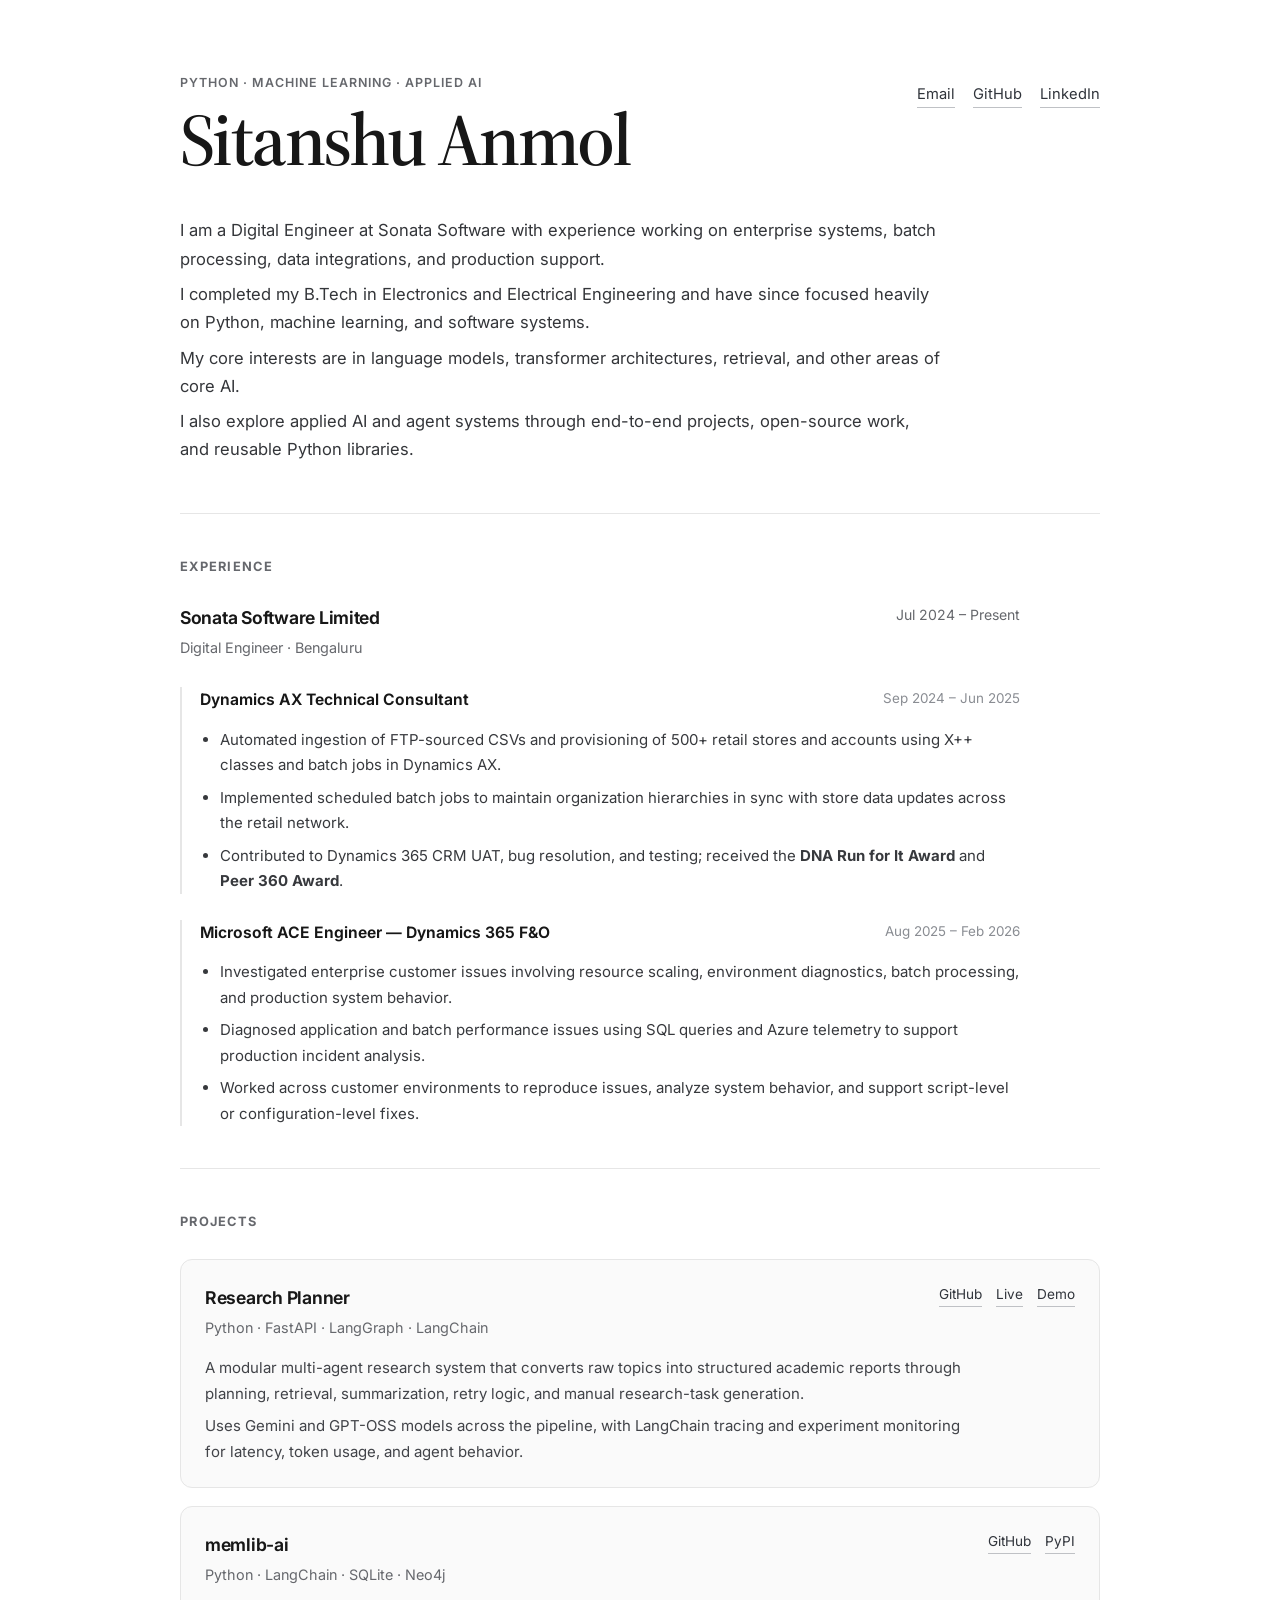
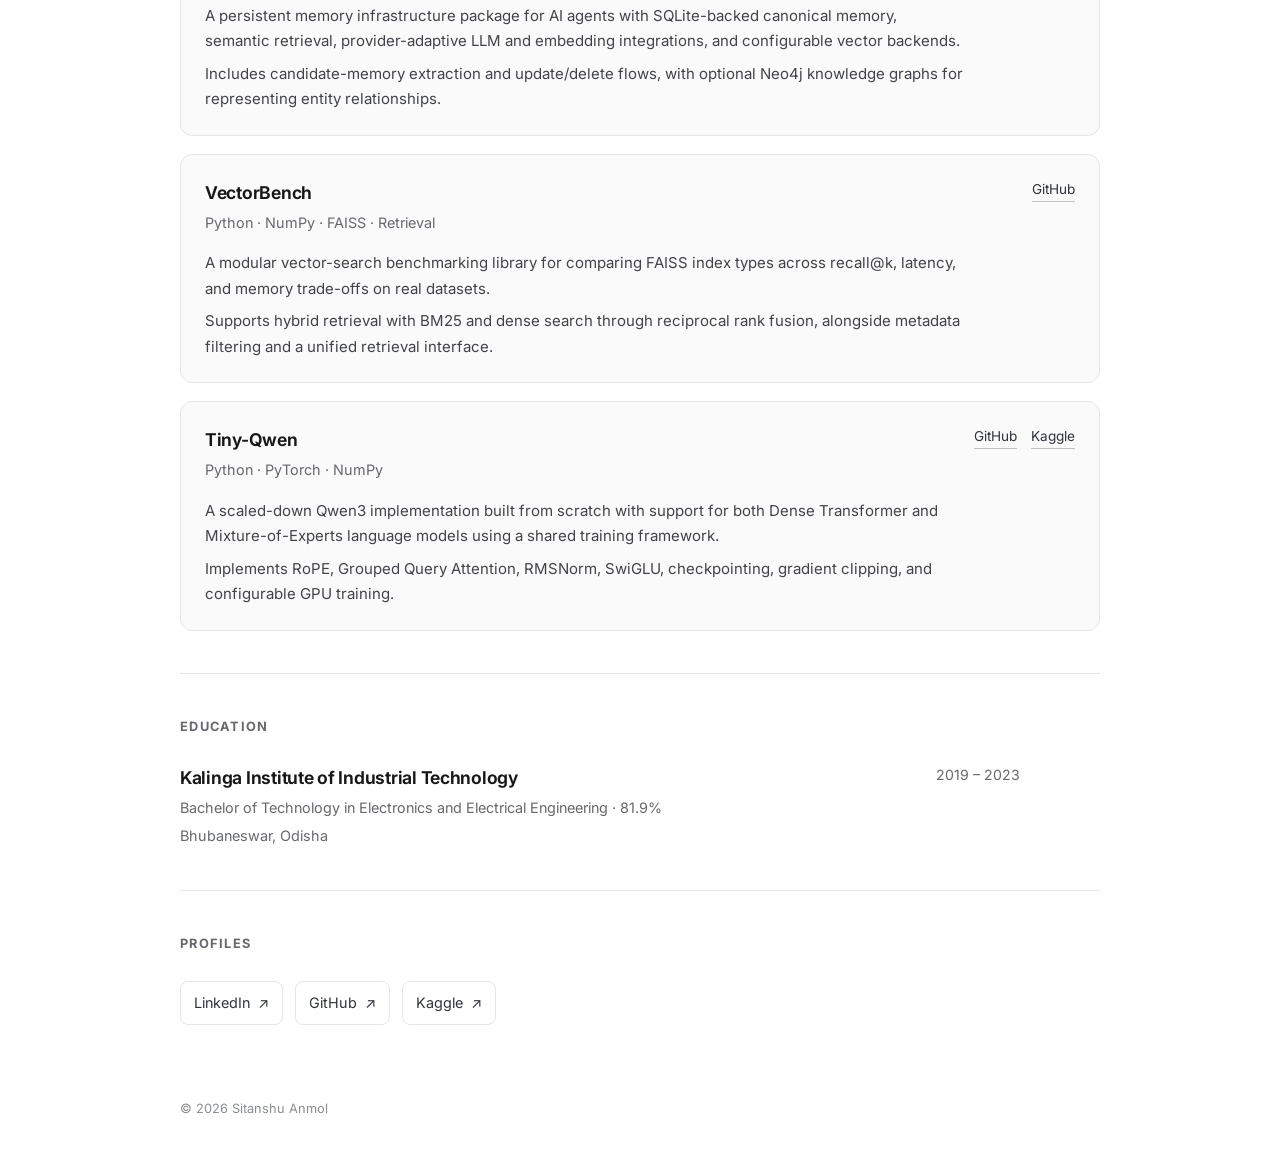
==== index.html @ d9892d8e "initial-commit" ====
<!DOCTYPE html>
<html lang="en">
<head>
  <meta charset="UTF-8" />
  <meta name="viewport" content="width=device-width, initial-scale=1.0" />
  <meta name="description" content="Sitanshu Anmol — Python, Applied AI, Machine Learning, and agent systems." />
  <title>Sitanshu Anmol</title>
  <link rel="preconnect" href="https://fonts.googleapis.com" />
  <link rel="preconnect" href="https://fonts.gstatic.com" crossorigin />
  <link href="https://fonts.googleapis.com/css2?family=Inter:wght@400;500;600;700&family=Source+Serif+4:opsz,wght@8..60,500;8..60,600&display=swap" rel="stylesheet" />
  <link rel="stylesheet" href="styles.css" />
</head>
<body>
  <main class="page-shell">
    <section class="intro section">
      <div class="intro-top">
        <div>
          <p class="eyebrow">Python · Machine Learning · Applied AI</p>
          <h1>Sitanshu Anmol</h1>
        </div>
        <div class="intro-links">
          <a href="mailto:sitanshu.anmol@gmail.com">Email</a>
          <a href="https://github.com/SitanshuA091" target="_blank" rel="noreferrer">GitHub</a>
          <a href="https://www.linkedin.com/in/sitanshu-anmol-02b911223/" target="_blank" rel="noreferrer">LinkedIn</a>
        </div>
      </div>
      <div class="intro-copy">
        <p>I am a Digital Engineer at Sonata Software with experience working on enterprise systems, batch processing, data integrations, and production support.</p>
        <p>I completed my B.Tech in Electronics and Electrical Engineering and have since focused heavily on Python, machine learning, and software systems.</p>
        <p>My core interests are in language models, transformer architectures, retrieval, and other areas of core AI.</p>
        <p>I also explore applied AI and agent systems through end-to-end projects, open-source work, and reusable Python libraries.</p>
      </div>
    </section>

    <section class="section">
      <div class="section-heading"><h2>Experience</h2></div>
      <article class="experience-block">
        <div class="item-header">
          <div>
            <h3>Sonata Software Limited</h3>
            <p class="item-subtitle">Digital Engineer · Bengaluru</p>
          </div>
          <span class="date">Jul 2024 – Present</span>
        </div>

        <div class="role-block">
          <div class="role-title">
            <h4>Dynamics AX Technical Consultant</h4>
            <span>Sep 2024 – Jun 2025</span>
          </div>
          <ul>
            <li>Automated ingestion of FTP-sourced CSVs and provisioning of 500+ retail stores and accounts using X++ classes and batch jobs in Dynamics AX.</li>
            <li>Implemented scheduled batch jobs to maintain organization hierarchies in sync with store data updates across the retail network.</li>
            <li>Contributed to Dynamics 365 CRM UAT, bug resolution, and testing; received the <strong>DNA Run for It Award</strong> and <strong>Peer 360 Award</strong>.</li>
          </ul>
        </div>

        <div class="role-block">
          <div class="role-title">
            <h4>Microsoft ACE Engineer — Dynamics 365 F&amp;O</h4>
            <span>Aug 2025 – Feb 2026</span>
          </div>
          <ul>
            <li>Investigated enterprise customer issues involving resource scaling, environment diagnostics, batch processing, and production system behavior.</li>
            <li>Diagnosed application and batch performance issues using SQL queries and Azure telemetry to support production incident analysis.</li>
            <li>Worked across customer environments to reproduce issues, analyze system behavior, and support script-level or configuration-level fixes.</li>
          </ul>
        </div>
      </article>
    </section>

    <section class="section">
      <div class="section-heading"><h2>Projects</h2></div>
      <div class="project-list">
        <article class="project-card">
          <div class="project-header">
            <div>
              <h3>Research Planner</h3>
              <p class="project-stack">Python · FastAPI · LangGraph · LangChain</p>
            </div>
            <div class="project-links">
              <a href="https://github.com/SitanshuA091/Multi-Agent-Research-Planner/" target="_blank" rel="noreferrer">GitHub</a>
              <a href="https://research-planner.streamlit.app/" target="_blank" rel="noreferrer">Live</a>
              <a href="https://youtu.be/tRo23fk7k6s?si=4EfXHEmJefi-IIgl" target="_blank" rel="noreferrer">Demo</a>
            </div>
          </div>
          <p>A modular multi-agent research system that converts raw topics into structured academic reports through planning, retrieval, summarization, retry logic, and manual research-task generation.</p>
          <p>Uses Gemini and GPT-OSS models across the pipeline, with LangChain tracing and experiment monitoring for latency, token usage, and agent behavior.</p>
        </article>

        <article class="project-card">
          <div class="project-header">
            <div>
              <h3>memlib-ai</h3>
              <p class="project-stack">Python · LangChain · SQLite · Neo4j</p>
            </div>
            <div class="project-links">
              <a href="https://github.com/SitanshuA091/memlib-ai" target="_blank" rel="noreferrer">GitHub</a>
              <a href="https://pypi.org/project/memlib-ai/" target="_blank" rel="noreferrer">PyPI</a>
            </div>
          </div>
          <p>A persistent memory infrastructure package for AI agents with SQLite-backed canonical memory, semantic retrieval, provider-adaptive LLM and embedding integrations, and configurable vector backends.</p>
          <p>Includes candidate-memory extraction and update/delete flows, with optional Neo4j knowledge graphs for representing entity relationships.</p>
        </article>

        <article class="project-card">
          <div class="project-header">
            <div>
              <h3>VectorBench</h3>
              <p class="project-stack">Python · NumPy · FAISS · Retrieval</p>
            </div>
            <div class="project-links">
              <a href="https://github.com/SitanshuA091/VectorBench" target="_blank" rel="noreferrer">GitHub</a>
            </div>
          </div>
          <p>A modular vector-search benchmarking library for comparing FAISS index types across recall@k, latency, and memory trade-offs on real datasets.</p>
          <p>Supports hybrid retrieval with BM25 and dense search through reciprocal rank fusion, alongside metadata filtering and a unified retrieval interface.</p>
        </article>

        <article class="project-card">
          <div class="project-header">
            <div>
              <h3>Tiny-Qwen</h3>
              <p class="project-stack">Python · PyTorch · NumPy</p>
            </div>
            <div class="project-links">
              <a href="https://github.com/SitanshuA091/tiny-qwen" target="_blank" rel="noreferrer">GitHub</a>
              <a href="https://www.kaggle.com/code/sitanshuanmol/qwen3-training-gpu" target="_blank" rel="noreferrer">Kaggle</a>
            </div>
          </div>
          <p>A scaled-down Qwen3 implementation built from scratch with support for both Dense Transformer and Mixture-of-Experts language models using a shared training framework.</p>
          <p>Implements RoPE, Grouped Query Attention, RMSNorm, SwiGLU, checkpointing, gradient clipping, and configurable GPU training.</p>
        </article>
      </div>
    </section>

    <section class="section">
      <div class="section-heading"><h2>Education</h2></div>
      <article class="education-block">
        <div class="item-header">
          <div>
            <h3>Kalinga Institute of Industrial Technology</h3>
            <p class="item-subtitle">Bachelor of Technology in Electronics and Electrical Engineering · 81.9%</p>
          </div>
          <span class="date">2019 – 2023</span>
        </div>
        <p class="location">Bhubaneswar, Odisha</p>
      </article>
    </section>

    <section class="section profiles-section">
      <div class="section-heading"><h2>Profiles</h2></div>
      <div class="profile-links">
        <a href="https://www.linkedin.com/in/sitanshu-anmol-02b911223/" target="_blank" rel="noreferrer">LinkedIn <span>↗</span></a>
        <a href="https://github.com/SitanshuA091" target="_blank" rel="noreferrer">GitHub <span>↗</span></a>
        <a href="https://www.kaggle.com/sitanshuanmol" target="_blank" rel="noreferrer">Kaggle <span>↗</span></a>
      </div>
    </section>

    <footer><p>© 2026 Sitanshu Anmol</p></footer>
  </main>
</body>
</html>
---- styles.css ----
:root {
  --background: #ffffff;
  --text: #171717;
  --muted: #66686d;
  --light-muted: #8a8d93;
  --border: #e6e6e6;
  --soft-background: #fafafa;
  --link: #30343b;
  --max-width: 920px;
}

* { box-sizing: border-box; }
html { scroll-behavior: smooth; }

body {
  margin: 0;
  background: var(--background);
  color: var(--text);
  font-family: "Inter", -apple-system, BlinkMacSystemFont, "Segoe UI", sans-serif;
  font-size: 15px;
  line-height: 1.7;
  -webkit-font-smoothing: antialiased;
}

a { color: var(--link); text-decoration: none; }
a:hover { color: #000; }

.page-shell {
  width: min(calc(100% - 40px), var(--max-width));
  margin: 0 auto;
  padding: 72px 0 36px;
}

.section {
  padding: 42px 0;
  border-bottom: 1px solid var(--border);
}

.intro { padding-top: 0; }

.intro-top,
.item-header,
.project-header,
.role-title {
  display: flex;
  align-items: flex-start;
  justify-content: space-between;
  gap: 24px;
}

.eyebrow {
  margin: 0 0 8px;
  color: var(--muted);
  font-size: 0.78rem;
  font-weight: 600;
  letter-spacing: 0.08em;
  text-transform: uppercase;
}

h1 {
  margin: 0;
  font-family: "Source Serif 4", Georgia, serif;
  font-size: clamp(2.6rem, 7vw, 4.6rem);
  font-weight: 600;
  line-height: 1.05;
  letter-spacing: -0.035em;
}

.intro-links {
  display: flex;
  flex-wrap: wrap;
  gap: 18px;
  padding-top: 10px;
  font-size: 0.92rem;
}

.intro-links a,
.project-links a { border-bottom: 1px solid #bfc1c5; }

.intro-copy {
  max-width: 760px;
  margin-top: 38px;
  color: #34363a;
  font-size: 1.04rem;
}

.intro-copy p { margin: 0 0 7px; }

.section-heading { margin-bottom: 26px; }

.section-heading h2 {
  margin: 0;
  font-size: 0.8rem;
  font-weight: 700;
  letter-spacing: 0.1em;
  text-transform: uppercase;
  color: var(--muted);
}

h3 {
  margin: 0;
  font-size: 1.1rem;
  font-weight: 650;
  letter-spacing: -0.015em;
}

.item-subtitle,
.project-stack,
.location {
  margin: 3px 0 0;
  color: var(--muted);
  font-size: 0.9rem;
}

.date {
  color: var(--muted);
  font-size: 0.88rem;
  white-space: nowrap;
}

.experience-block,
.education-block { max-width: 840px; }

.role-block {
  margin-top: 26px;
  padding-left: 18px;
  border-left: 2px solid var(--border);
}

.role-title h4 {
  margin: 0;
  font-size: 0.98rem;
  font-weight: 650;
}

.role-title span {
  color: var(--light-muted);
  font-size: 0.84rem;
  white-space: nowrap;
}

ul { margin: 13px 0 0; padding-left: 20px; }
li { margin-bottom: 7px; color: #37393d; }
li:last-child { margin-bottom: 0; }

.project-list {
  display: grid;
  gap: 18px;
}

.project-card {
  padding: 23px 24px;
  background: var(--soft-background);
  border: 1px solid var(--border);
  border-radius: 12px;
  transition: transform 160ms ease, border-color 160ms ease;
}

.project-card:hover {
  transform: translateY(-2px);
  border-color: #cdced1;
}

.project-links {
  display: flex;
  flex-wrap: wrap;
  justify-content: flex-end;
  gap: 14px;
  font-size: 0.85rem;
}

.project-card > p {
  max-width: 760px;
  margin: 15px 0 0;
  color: #414348;
}

.project-card > p + p { margin-top: 7px; }

.profiles-section { border-bottom: 0; }

.profile-links {
  display: flex;
  flex-wrap: wrap;
  gap: 12px;
}

.profile-links a {
  display: inline-flex;
  align-items: center;
  gap: 8px;
  padding: 9px 13px;
  border: 1px solid var(--border);
  border-radius: 8px;
  font-size: 0.9rem;
  transition: background 150ms ease, border-color 150ms ease;
}

.profile-links a:hover {
  background: var(--soft-background);
  border-color: #cfd0d3;
}

footer {
  padding-top: 18px;
  color: var(--light-muted);
  font-size: 0.8rem;
}

@media (max-width: 720px) {
  .page-shell {
    width: min(calc(100% - 30px), var(--max-width));
    padding-top: 44px;
  }

  .section { padding: 34px 0; }

  .intro-top,
  .item-header,
  .project-header,
  .role-title {
    flex-direction: column;
    gap: 8px;
  }

  .intro-links { padding-top: 3px; }
  .intro-copy { margin-top: 28px; }

  .date,
  .role-title span { white-space: normal; }

  .project-links { justify-content: flex-start; }
  .project-card { padding: 20px; }
  .role-block { padding-left: 14px; }
}
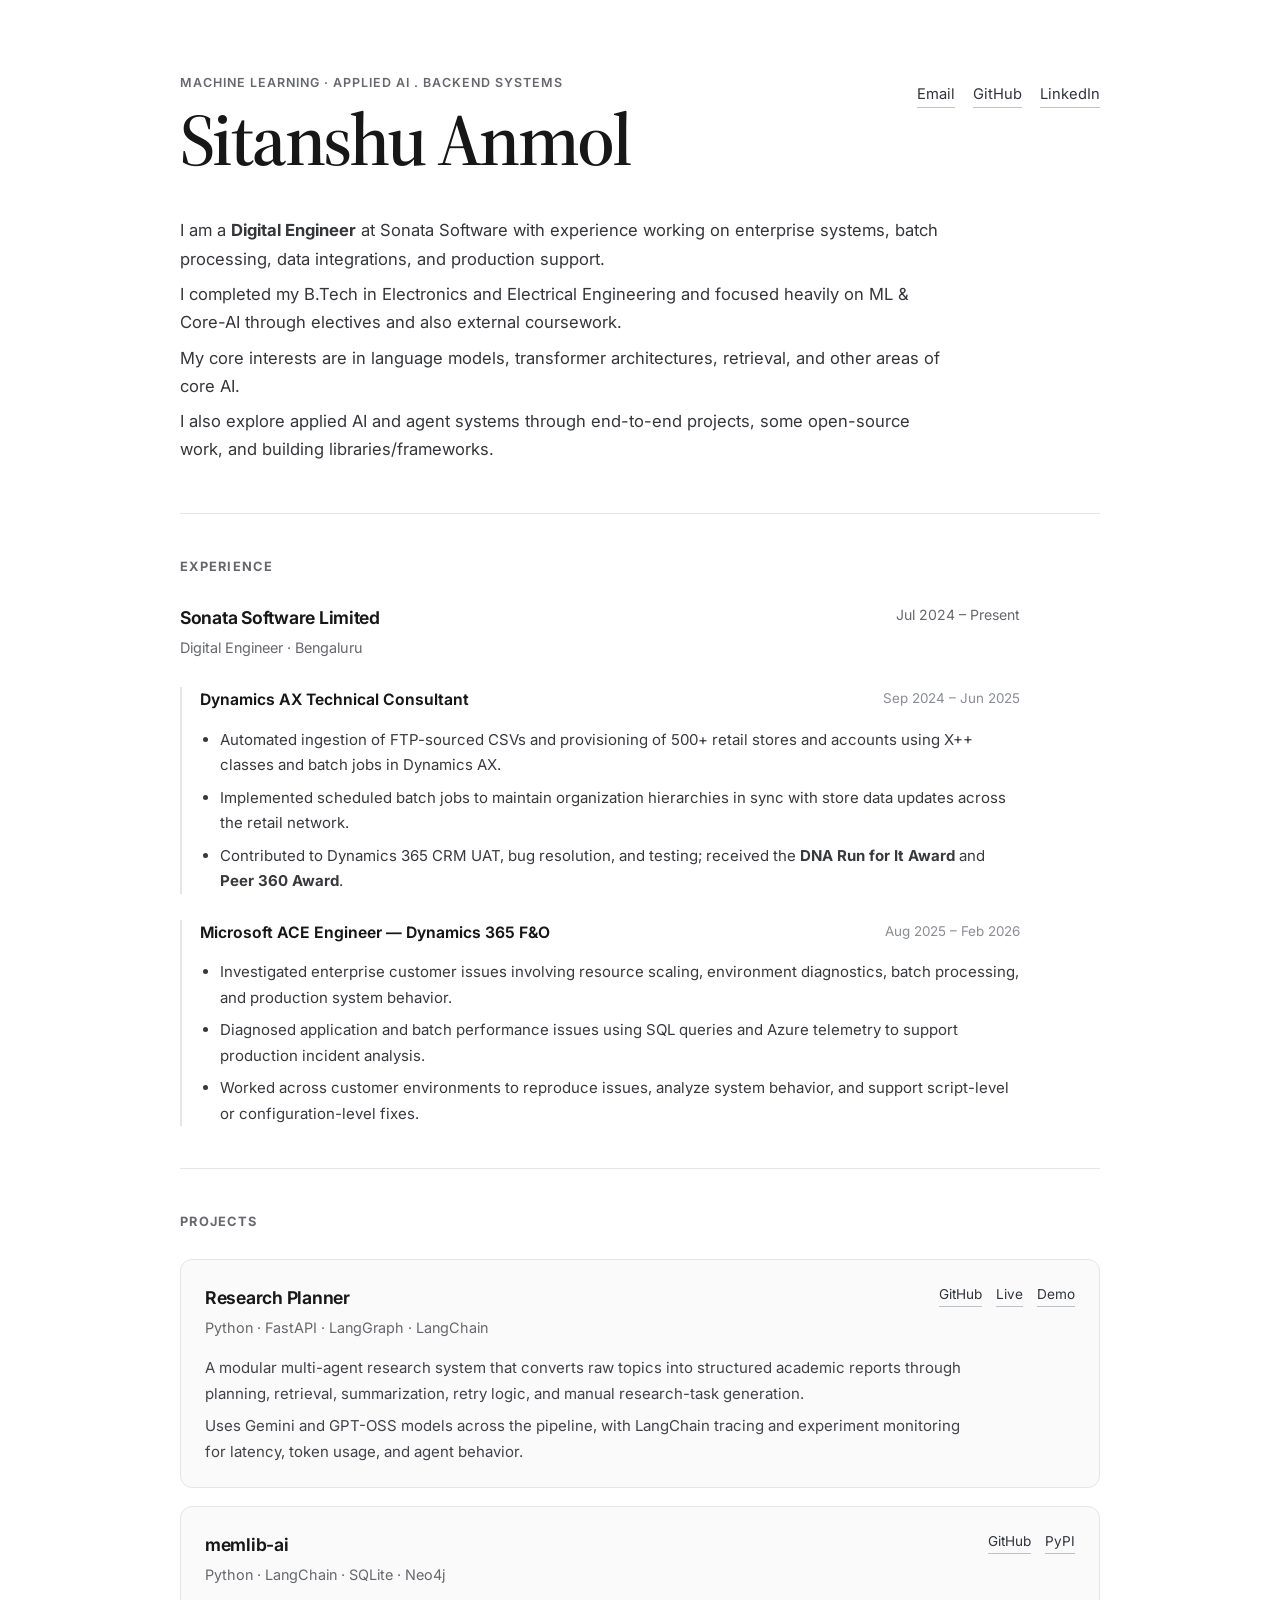
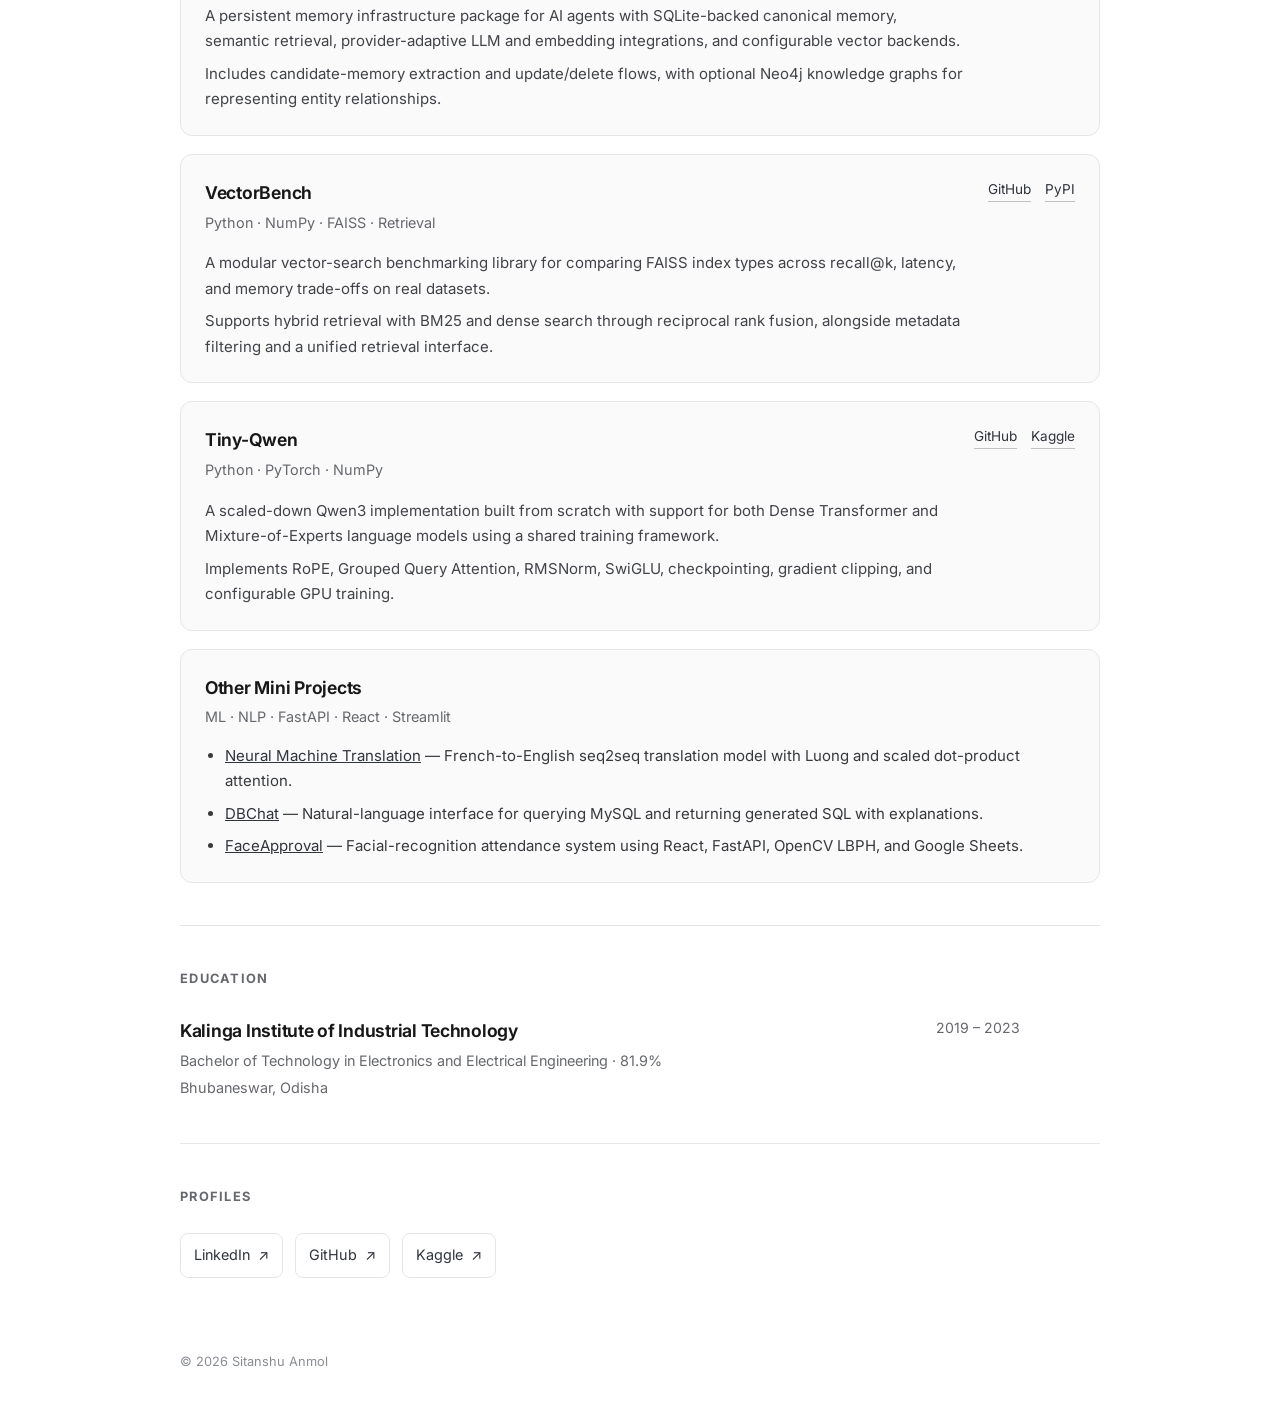
==== commit e7913877: "add mini proj list card" ====
--- a/index.html
+++ b/index.html
@@ -15,7 +15,7 @@
     <section class="intro section">
       <div class="intro-top">
         <div>
-          <p class="eyebrow">Python · Machine Learning · Applied AI</p>
+          <p class="eyebrow">Machine Learning · Applied AI . Backend Systems</p>
           <h1>Sitanshu Anmol</h1>
         </div>
         <div class="intro-links">
@@ -25,10 +25,10 @@
         </div>
       </div>
       <div class="intro-copy">
-        <p>I am a Digital Engineer at Sonata Software with experience working on enterprise systems, batch processing, data integrations, and production support.</p>
-        <p>I completed my B.Tech in Electronics and Electrical Engineering and have since focused heavily on Python, machine learning, and software systems.</p>
+        <p>I am a <strong>Digital Engineer</strong> at Sonata Software with experience working on enterprise systems, batch processing, data integrations, and production support.</p>
+        <p>I completed my B.Tech in Electronics and Electrical Engineering and focused heavily on ML & Core-AI through electives and also external coursework.</p>
         <p>My core interests are in language models, transformer architectures, retrieval, and other areas of core AI.</p>
-        <p>I also explore applied AI and agent systems through end-to-end projects, open-source work, and reusable Python libraries.</p>
+        <p>I also explore applied AI and agent systems through end-to-end projects, some open-source work, and building libraries/frameworks.</p>
       </div>
     </section>
 
@@ -111,6 +111,7 @@
             </div>
             <div class="project-links">
               <a href="https://github.com/SitanshuA091/VectorBench" target="_blank" rel="noreferrer">GitHub</a>
+              <a href="https://pypi.org/project/vectorbench-faiss/" target="_blank" rel="noreferrer">PyPI</a>
             </div>
           </div>
           <p>A modular vector-search benchmarking library for comparing FAISS index types across recall@k, latency, and memory trade-offs on real datasets.</p>
@@ -131,8 +132,43 @@
           <p>A scaled-down Qwen3 implementation built from scratch with support for both Dense Transformer and Mixture-of-Experts language models using a shared training framework.</p>
           <p>Implements RoPE, Grouped Query Attention, RMSNorm, SwiGLU, checkpointing, gradient clipping, and configurable GPU training.</p>
         </article>
-      </div>
-    </section>
+        <article class="project-card">
+          <div class="project-header">
+            <div>
+              <h3>Other Mini Projects</h3>
+              <p class="project-stack">ML · NLP · FastAPI · React · Streamlit</p>
+            </div>
+          </div>
+          <ul>
+            <li>
+              <a href="https://github.com/SitanshuA091/Neural-Machine-Translation"
+              target="_blank"
+              rel="noreferrer">
+              <u>Neural Machine Translation</u>
+            </a>
+            — French-to-English seq2seq translation model with Luong and scaled dot-product attention.
+          </li>
+          <li>
+            <a href="https://youtu.be/ygWLUla1gFg"
+            target="_blank"
+            rel="noreferrer">
+            <u>DBChat</u>
+          </a>
+          — Natural-language interface for querying MySQL and returning generated SQL with explanations.
+        </li>
+        <li>
+          <a href="https://youtu.be/XpRQ9Crsz6Q"
+          target="_blank"
+          rel="noreferrer">
+          <u>FaceApproval</u>
+        </a>
+        — Facial-recognition attendance system using React, FastAPI, OpenCV LBPH, and Google Sheets.
+      </li>
+    </ul>
+  </article>
+</div>
+</section>
+    
 
     <section class="section">
       <div class="section-heading"><h2>Education</h2></div>
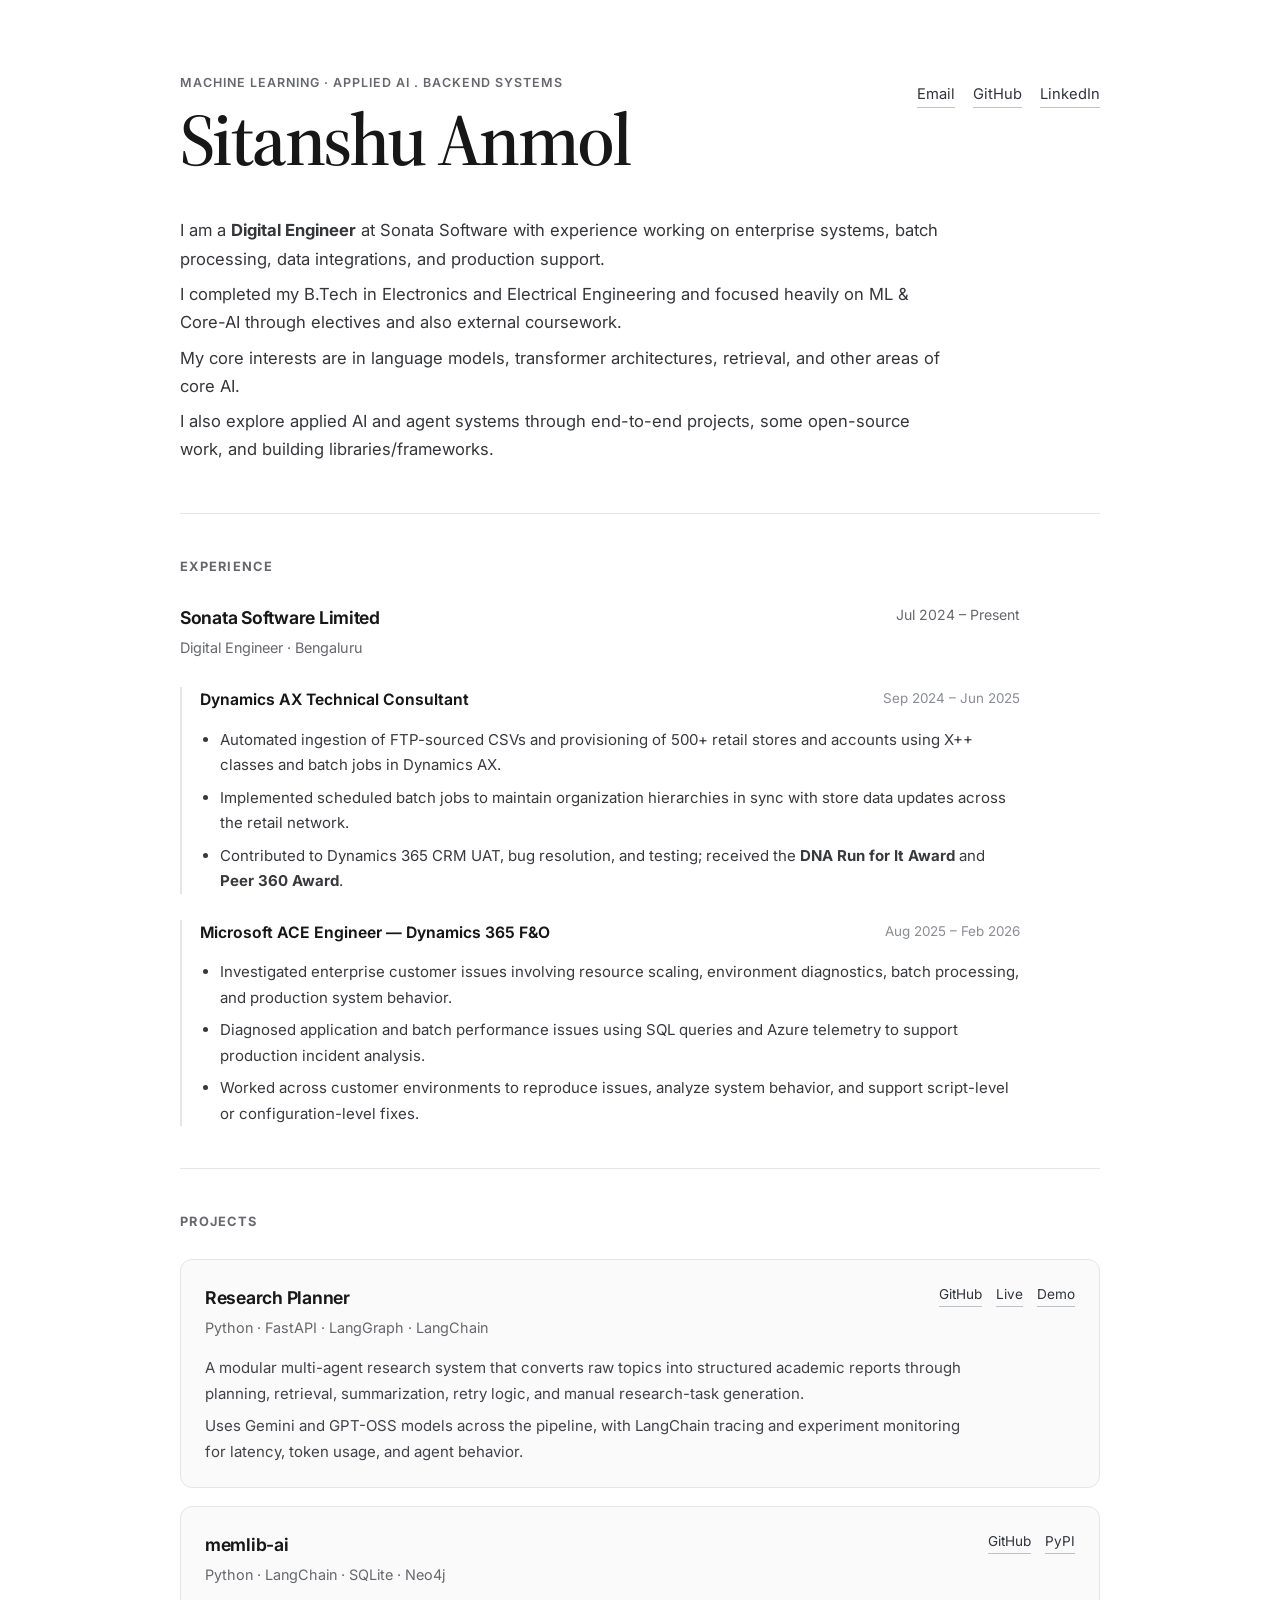
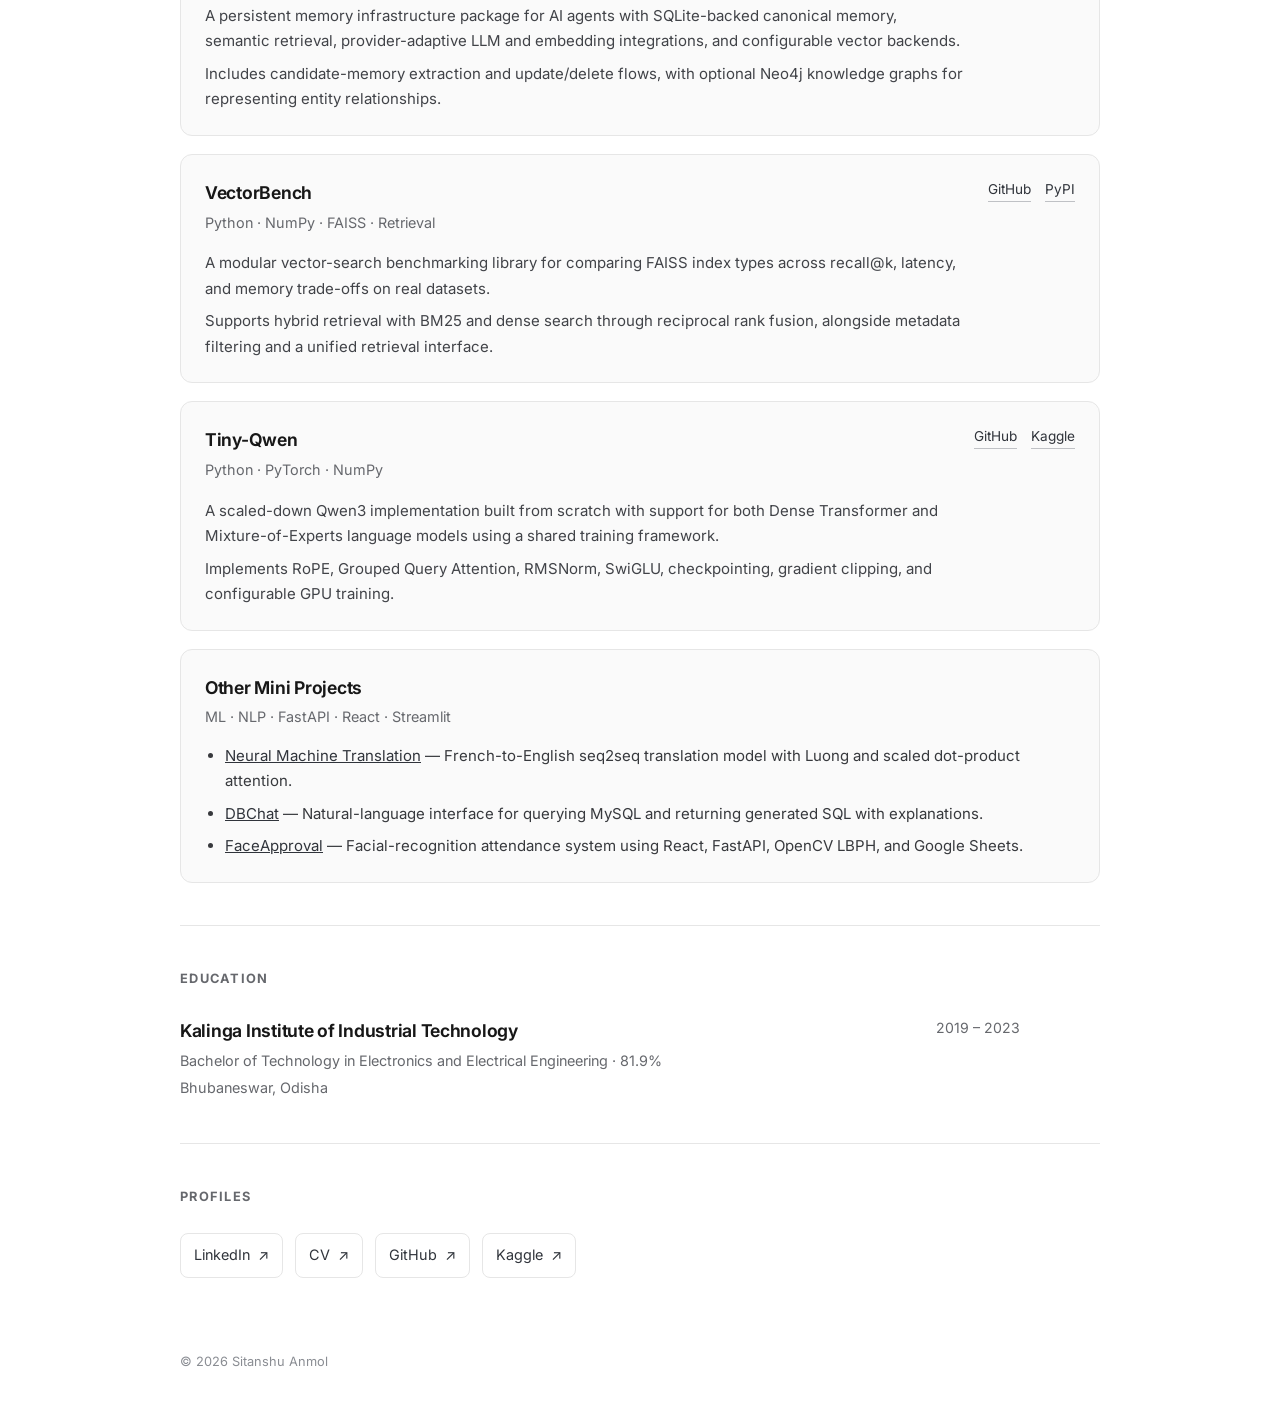
==== commit 5e9a7752: "add drive link" ====
--- a/index.html
+++ b/index.html
@@ -188,6 +188,7 @@
       <div class="section-heading"><h2>Profiles</h2></div>
       <div class="profile-links">
         <a href="https://www.linkedin.com/in/sitanshu-anmol-02b911223/" target="_blank" rel="noreferrer">LinkedIn <span>↗</span></a>
+        <a href="https://drive.google.com/file/d/1L2PIb0DGjgMot99dM4YLzr0C5eUhH33U/view?usp=drive_link" target = "_blank" rel="noreferrer">CV <span>↗</span></a>
         <a href="https://github.com/SitanshuA091" target="_blank" rel="noreferrer">GitHub <span>↗</span></a>
         <a href="https://www.kaggle.com/sitanshuanmol" target="_blank" rel="noreferrer">Kaggle <span>↗</span></a>
       </div>
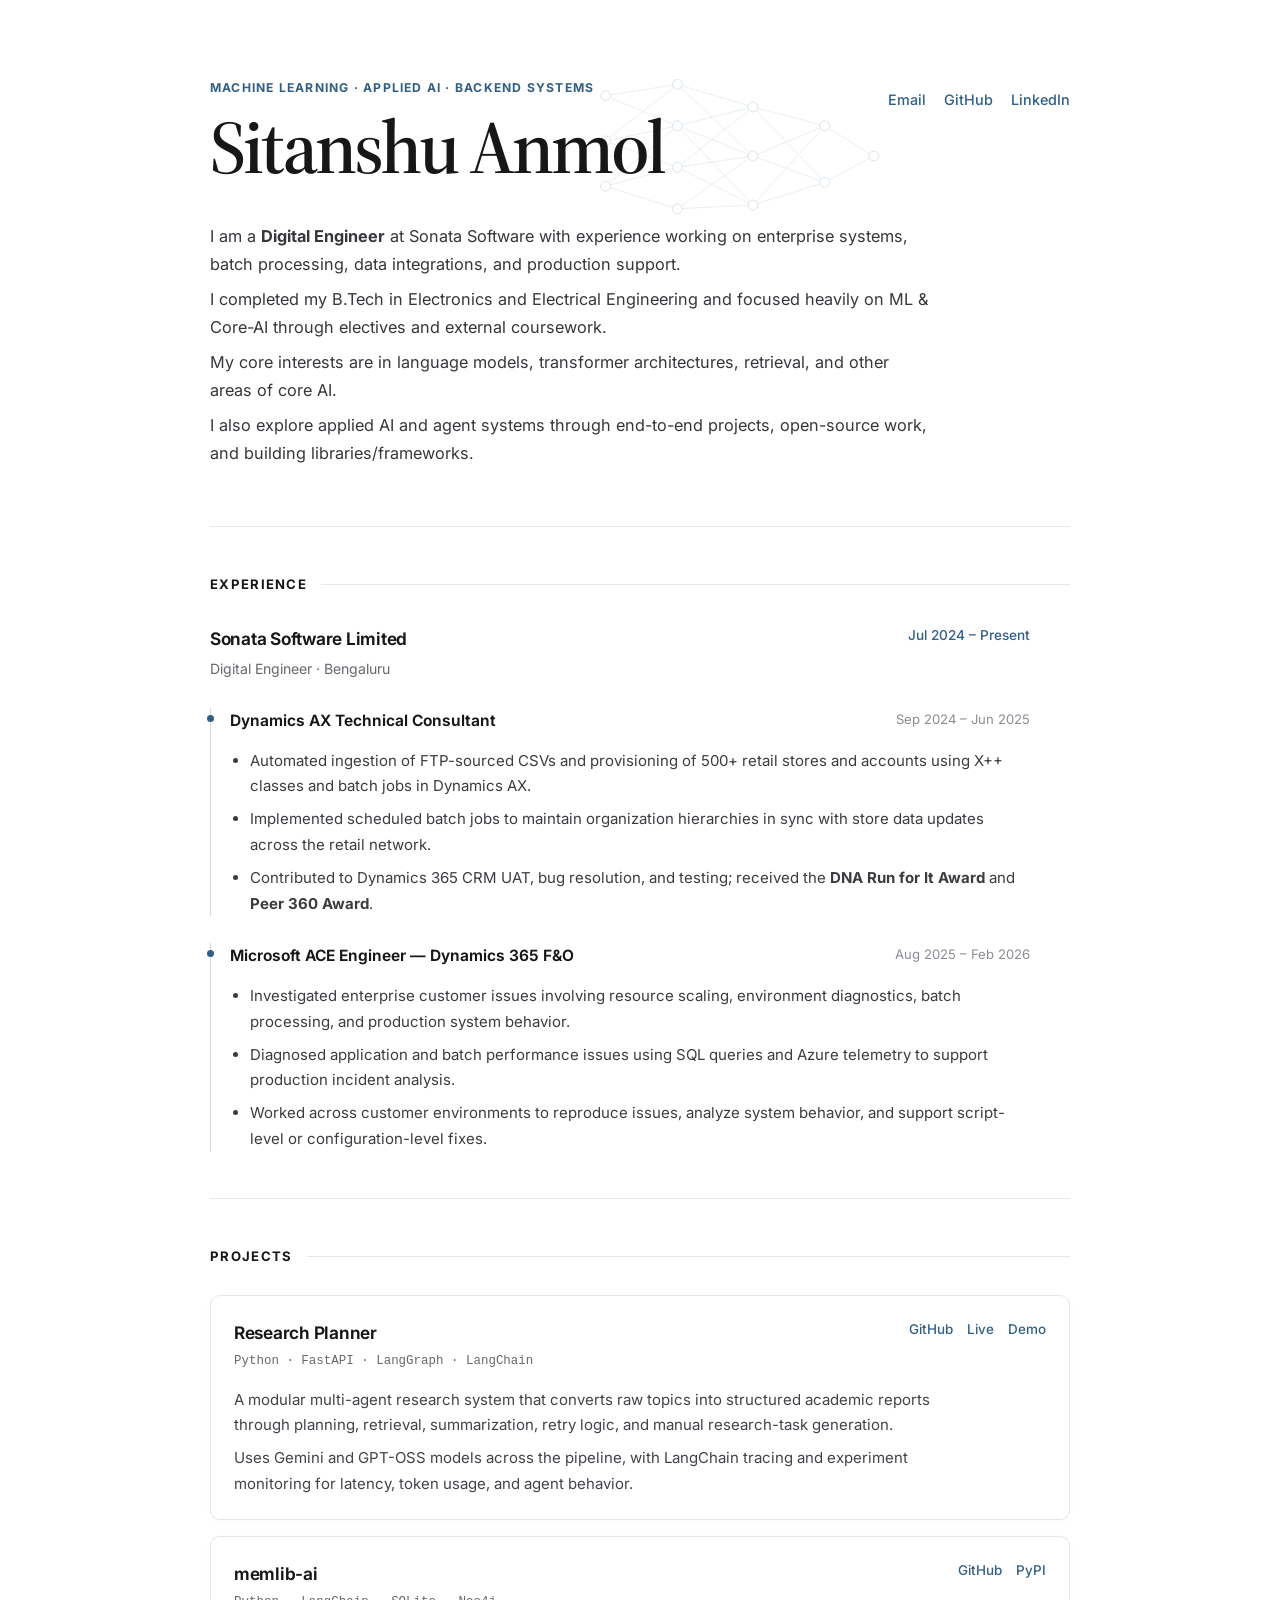
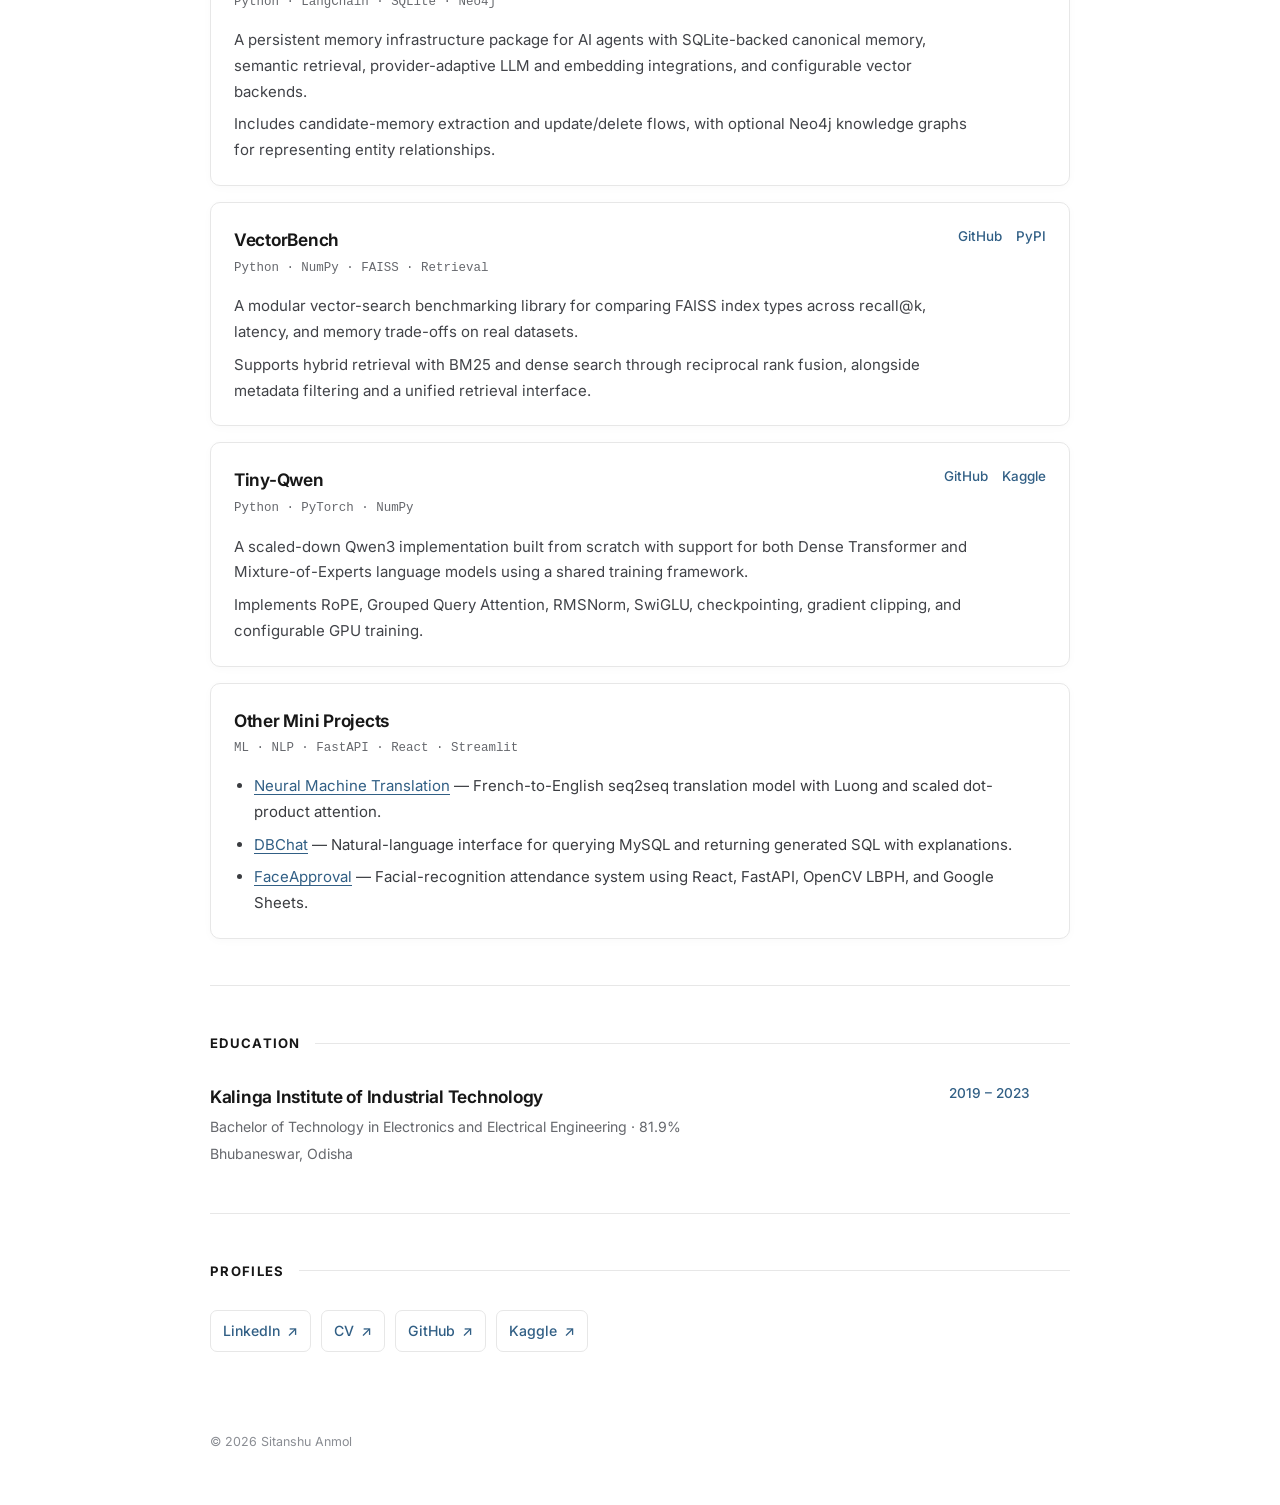
==== commit 48acd537: "site" ====
--- a/index.html
+++ b/index.html
@@ -13,24 +13,54 @@
 <body>
   <main class="page-shell">
     <section class="intro section">
-      <div class="intro-top">
-        <div>
-          <p class="eyebrow">Machine Learning · Applied AI . Backend Systems</p>
-          <h1>Sitanshu Anmol</h1>
-        </div>
-        <div class="intro-links">
-          <a href="mailto:sitanshu.anmol@gmail.com">Email</a>
-          <a href="https://github.com/SitanshuA091" target="_blank" rel="noreferrer">GitHub</a>
-          <a href="https://www.linkedin.com/in/sitanshu-anmol-02b911223/" target="_blank" rel="noreferrer">LinkedIn</a>
-        </div>
+
+  <div class="intro-top">
+    <div class="name-wrap">
+
+      <div class="name-content">
+        <p class="eyebrow">Machine Learning · Applied AI · Backend Systems</p>
+        <h1>Sitanshu Anmol</h1>
       </div>
-      <div class="intro-copy">
-        <p>I am a <strong>Digital Engineer</strong> at Sonata Software with experience working on enterprise systems, batch processing, data integrations, and production support.</p>
-        <p>I completed my B.Tech in Electronics and Electrical Engineering and focused heavily on ML & Core-AI through electives and also external coursework.</p>
-        <p>My core interests are in language models, transformer architectures, retrieval, and other areas of core AI.</p>
-        <p>I also explore applied AI and agent systems through end-to-end projects, some open-source work, and building libraries/frameworks.</p>
-      </div>
-    </section>
+
+      <img
+        class="nn-background"
+        src="assets/nn-bg.svg"
+        alt=""
+        aria-hidden="true"
+      >
+
+    </div>
+
+    <div class="intro-links">
+      <a href="mailto:sitanshu.anmol@gmail.com">Email</a>
+      <a href="https://github.com/SitanshuA091" target="_blank" rel="noreferrer">GitHub</a>
+      <a href="https://www.linkedin.com/in/sitanshu-anmol-02b911223/" target="_blank" rel="noreferrer">LinkedIn</a>
+    </div>
+  </div>
+
+  <div class="intro-copy">
+    <p>
+      I am a <strong>Digital Engineer</strong> at Sonata Software with experience working on enterprise systems,
+      batch processing, data integrations, and production support.
+    </p>
+
+    <p>
+      I completed my B.Tech in Electronics and Electrical Engineering and focused heavily on ML &
+      Core-AI through electives and external coursework.
+    </p>
+
+    <p>
+      My core interests are in language models, transformer architectures, retrieval, and other
+      areas of core AI.
+    </p>
+
+    <p>
+      I also explore applied AI and agent systems through end-to-end projects, open-source work,
+      and building libraries/frameworks.
+    </p>
+  </div>
+
+</section>
 
     <section class="section">
       <div class="section-heading"><h2>Experience</h2></div>
--- a/styles.css
+++ b/styles.css
@@ -3,14 +3,19 @@
   --text: #171717;
   --muted: #66686d;
   --light-muted: #8a8d93;
-  --border: #e6e6e6;
+  --border: #e7e7e7;
   --soft-background: #fafafa;
-  --link: #30343b;
-  --max-width: 920px;
-}
-
-* { box-sizing: border-box; }
-html { scroll-behavior: smooth; }
+  --accent: #315f85;
+  --max-width: 860px;
+}
+
+* {
+  box-sizing: border-box;
+}
+
+html {
+  scroll-behavior: smooth;
+}
 
 body {
   margin: 0;
@@ -18,25 +23,38 @@
   color: var(--text);
   font-family: "Inter", -apple-system, BlinkMacSystemFont, "Segoe UI", sans-serif;
   font-size: 15px;
-  line-height: 1.7;
+  line-height: 1.72;
   -webkit-font-smoothing: antialiased;
 }
 
-a { color: var(--link); text-decoration: none; }
-a:hover { color: #000; }
+a {
+  color: var(--accent);
+  text-decoration: none;
+  text-underline-offset: 3px;
+}
+
+a:hover {
+  text-decoration: underline;
+}
 
 .page-shell {
   width: min(calc(100% - 40px), var(--max-width));
   margin: 0 auto;
-  padding: 72px 0 36px;
+  padding: 78px 0 40px;
 }
 
 .section {
-  padding: 42px 0;
+  padding: 46px 0;
   border-bottom: 1px solid var(--border);
 }
 
-.intro { padding-top: 0; }
+
+/* Intro */
+
+.intro {
+  padding-top: 0;
+  padding-bottom: 52px;
+}
 
 .intro-top,
 .item-header,
@@ -49,21 +67,21 @@
 }
 
 .eyebrow {
-  margin: 0 0 8px;
-  color: var(--muted);
-  font-size: 0.78rem;
+  margin: 0 0 10px;
+  color: var(--accent);
+  font-size: 0.76rem;
+  font-weight: 700;
+  letter-spacing: 0.1em;
+  text-transform: uppercase;
+}
+
+h1 {
+  margin: 0;
+  font-family: "Source Serif 4", Georgia, serif;
+  font-size: clamp(2.8rem, 7vw, 4.7rem);
   font-weight: 600;
-  letter-spacing: 0.08em;
-  text-transform: uppercase;
-}
-
-h1 {
-  margin: 0;
-  font-family: "Source Serif 4", Georgia, serif;
-  font-size: clamp(2.6rem, 7vw, 4.6rem);
-  font-weight: 600;
-  line-height: 1.05;
-  letter-spacing: -0.035em;
+  line-height: 1;
+  letter-spacing: -0.04em;
 }
 
 .intro-links {
@@ -71,35 +89,53 @@
   flex-wrap: wrap;
   gap: 18px;
   padding-top: 10px;
-  font-size: 0.92rem;
-}
-
-.intro-links a,
-.project-links a { border-bottom: 1px solid #bfc1c5; }
+  font-size: 0.9rem;
+  font-weight: 500;
+}
 
 .intro-copy {
-  max-width: 760px;
+  max-width: 720px;
   margin-top: 38px;
-  color: #34363a;
-  font-size: 1.04rem;
-}
-
-.intro-copy p { margin: 0 0 7px; }
-
-.section-heading { margin-bottom: 26px; }
+  color: #35373b;
+  font-size: 1.02rem;
+}
+
+.intro-copy p {
+  margin: 0 0 7px;
+}
+
+
+/* Section headings */
+
+.section-heading {
+  display: flex;
+  align-items: center;
+  gap: 14px;
+  margin-bottom: 28px;
+}
+
+.section-heading::after {
+  content: "";
+  height: 1px;
+  flex: 1;
+  background: var(--border);
+}
 
 .section-heading h2 {
   margin: 0;
-  font-size: 0.8rem;
+  color: var(--text);
+  font-size: 0.82rem;
   font-weight: 700;
   letter-spacing: 0.1em;
   text-transform: uppercase;
-  color: var(--muted);
-}
+}
+
+
+/* Shared item styles */
 
 h3 {
   margin: 0;
-  font-size: 1.1rem;
+  font-size: 1.08rem;
   font-weight: 650;
   letter-spacing: -0.015em;
 }
@@ -109,56 +145,97 @@
 .location {
   margin: 3px 0 0;
   color: var(--muted);
-  font-size: 0.9rem;
+  font-size: 0.88rem;
+}
+
+.project-stack {
+  font-family: "SFMono-Regular", Consolas, "Liberation Mono", monospace;
+  font-size: 0.78rem;
 }
 
 .date {
-  color: var(--muted);
-  font-size: 0.88rem;
+  color: var(--accent);
+  font-size: 0.85rem;
+  font-weight: 500;
   white-space: nowrap;
 }
 
+
+/* Experience */
+
 .experience-block,
-.education-block { max-width: 840px; }
+.education-block {
+  max-width: 820px;
+}
 
 .role-block {
-  margin-top: 26px;
-  padding-left: 18px;
-  border-left: 2px solid var(--border);
+  position: relative;
+  margin-top: 27px;
+  padding-left: 19px;
+  border-left: 1px solid #d8d8d8;
+}
+
+.role-block::before {
+  content: "";
+  position: absolute;
+  left: -4px;
+  top: 7px;
+  width: 7px;
+  height: 7px;
+  border-radius: 50%;
+  background: var(--accent);
 }
 
 .role-title h4 {
   margin: 0;
-  font-size: 0.98rem;
+  font-size: 0.97rem;
   font-weight: 650;
 }
 
 .role-title span {
   color: var(--light-muted);
-  font-size: 0.84rem;
+  font-size: 0.82rem;
   white-space: nowrap;
 }
 
-ul { margin: 13px 0 0; padding-left: 20px; }
-li { margin-bottom: 7px; color: #37393d; }
-li:last-child { margin-bottom: 0; }
+ul {
+  margin: 13px 0 0;
+  padding-left: 20px;
+}
+
+li {
+  margin-bottom: 7px;
+  color: #3a3c40;
+}
+
+li:last-child {
+  margin-bottom: 0;
+}
+
+
+/* Projects */
 
 .project-list {
   display: grid;
-  gap: 18px;
+  gap: 16px;
 }
 
 .project-card {
-  padding: 23px 24px;
-  background: var(--soft-background);
+  padding: 22px 23px;
+  background: #ffffff;
   border: 1px solid var(--border);
-  border-radius: 12px;
-  transition: transform 160ms ease, border-color 160ms ease;
+  border-radius: 10px;
+  box-shadow: 0 2px 10px rgba(0, 0, 0, 0.025);
+  transition:
+    transform 150ms ease,
+    box-shadow 150ms ease,
+    border-color 150ms ease;
 }
 
 .project-card:hover {
   transform: translateY(-2px);
-  border-color: #cdced1;
+  border-color: #d2d2d2;
+  box-shadow: 0 5px 18px rgba(0, 0, 0, 0.045);
 }
 
 .project-links {
@@ -166,54 +243,78 @@
   flex-wrap: wrap;
   justify-content: flex-end;
   gap: 14px;
-  font-size: 0.85rem;
+  font-size: 0.84rem;
+  font-weight: 500;
 }
 
 .project-card > p {
-  max-width: 760px;
-  margin: 15px 0 0;
+  max-width: 745px;
+  margin: 14px 0 0;
   color: #414348;
 }
 
-.project-card > p + p { margin-top: 7px; }
-
-.profiles-section { border-bottom: 0; }
+.project-card > p + p {
+  margin-top: 7px;
+}
+
+
+/* Profiles */
+
+.profiles-section {
+  border-bottom: 0;
+}
 
 .profile-links {
   display: flex;
   flex-wrap: wrap;
-  gap: 12px;
+  gap: 10px;
 }
 
 .profile-links a {
   display: inline-flex;
   align-items: center;
-  gap: 8px;
-  padding: 9px 13px;
+  gap: 7px;
+  padding: 8px 12px;
   border: 1px solid var(--border);
-  border-radius: 8px;
-  font-size: 0.9rem;
-  transition: background 150ms ease, border-color 150ms ease;
+  border-radius: 7px;
+  font-size: 0.88rem;
+  font-weight: 500;
+  transition:
+    background 150ms ease,
+    border-color 150ms ease;
 }
 
 .profile-links a:hover {
   background: var(--soft-background);
   border-color: #cfd0d3;
-}
+  text-decoration: none;
+}
+
+
+/* Footer */
 
 footer {
-  padding-top: 18px;
+  padding-top: 20px;
   color: var(--light-muted);
-  font-size: 0.8rem;
-}
+  font-size: 0.78rem;
+}
+
+
+/* Responsive */
 
 @media (max-width: 720px) {
   .page-shell {
     width: min(calc(100% - 30px), var(--max-width));
-    padding-top: 44px;
-  }
-
-  .section { padding: 34px 0; }
+    padding-top: 46px;
+  }
+
+  .section {
+    padding: 36px 0;
+  }
+
+  .intro {
+    padding-bottom: 40px;
+  }
 
   .intro-top,
   .item-header,
@@ -223,13 +324,53 @@
     gap: 8px;
   }
 
-  .intro-links { padding-top: 3px; }
-  .intro-copy { margin-top: 28px; }
+  .intro-links {
+    padding-top: 3px;
+  }
+
+  .intro-copy {
+    margin-top: 28px;
+  }
 
   .date,
-  .role-title span { white-space: normal; }
-
-  .project-links { justify-content: flex-start; }
-  .project-card { padding: 20px; }
-  .role-block { padding-left: 14px; }
-}
+  .role-title span {
+    white-space: normal;
+  }
+
+  .project-links {
+    justify-content: flex-start;
+  }
+
+  .project-card {
+    padding: 19px;
+  }
+
+  .role-block {
+    padding-left: 15px;
+  }
+}
+.name-wrap {
+  position: relative;
+  display: inline-block;
+}
+
+.name-content {
+  position: relative;
+  z-index: 2;
+}
+
+.nn-background {
+  position: absolute;
+
+  top: -20px;
+  left: 78%;
+
+  width: 340px;
+  max-width: none;
+
+  opacity: 0.35;
+
+  z-index: 0;
+  pointer-events: none;
+  user-select: none;
+}
